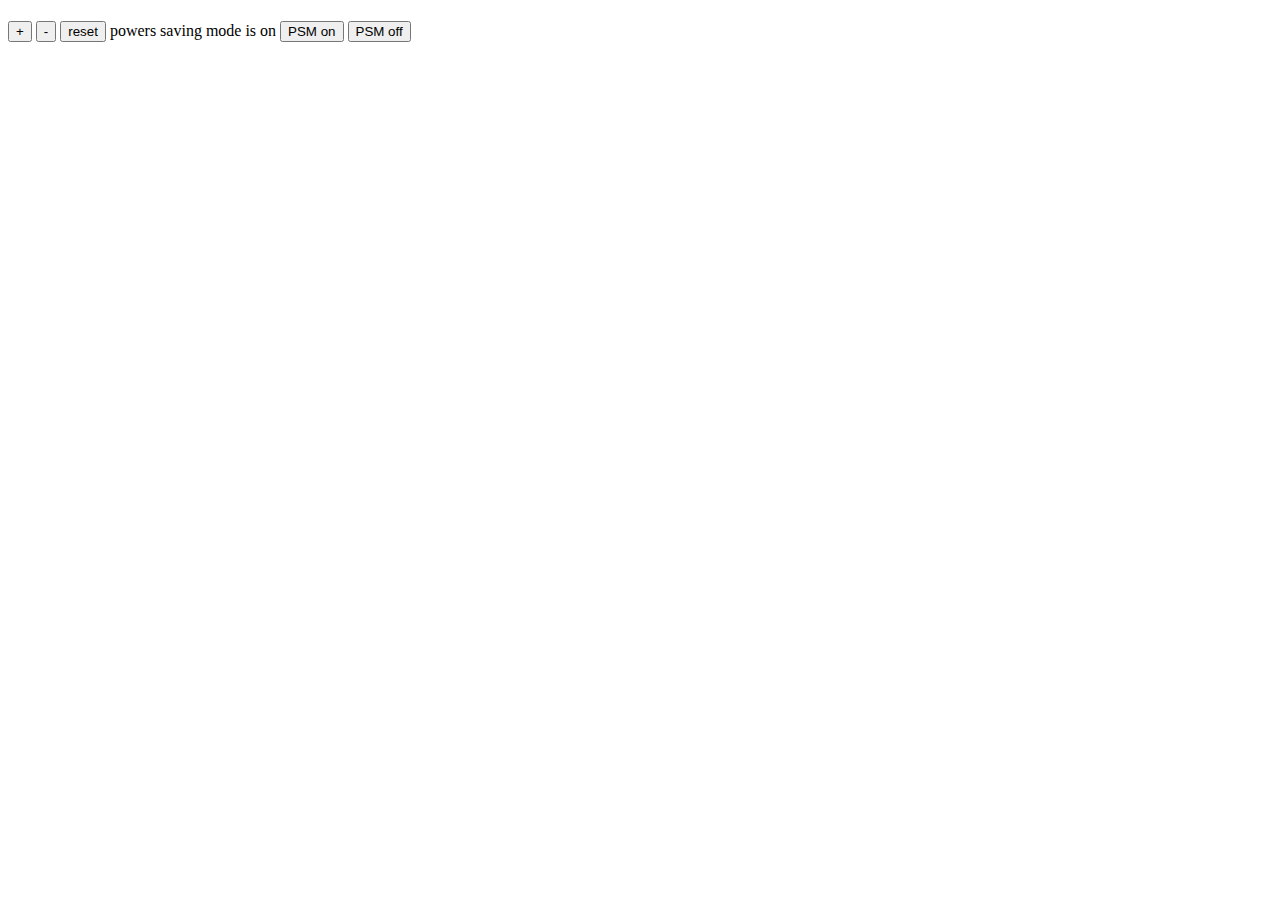
==== index.html @ 6bcb5336 "setup index.html for Thermostat" ====
<!DOCTYPE html>
<html lang="en" dir="ltr">
  <head>
    <meta charset="utf-8">
    <title>Thermostat</title>
  </head>
  <body>
    <section>
      <h1 id="temperature"> </h1>
      <p>
         <button id ="temperature-up">+</button>
         <button id ="temperature-down">-</button>
         <button id ="temperature-reset">reset</button>
         powers saving mode is <span id="power-saving-status">on</span>
         <button id ="powersaving-on">PSM on</button>
         <button id ="powersaving-off">PSM off</button>
      </p>
    </section>
    <script  type="text/javascript"  src="src/thermostat.js"></script>
  </body>
</html>
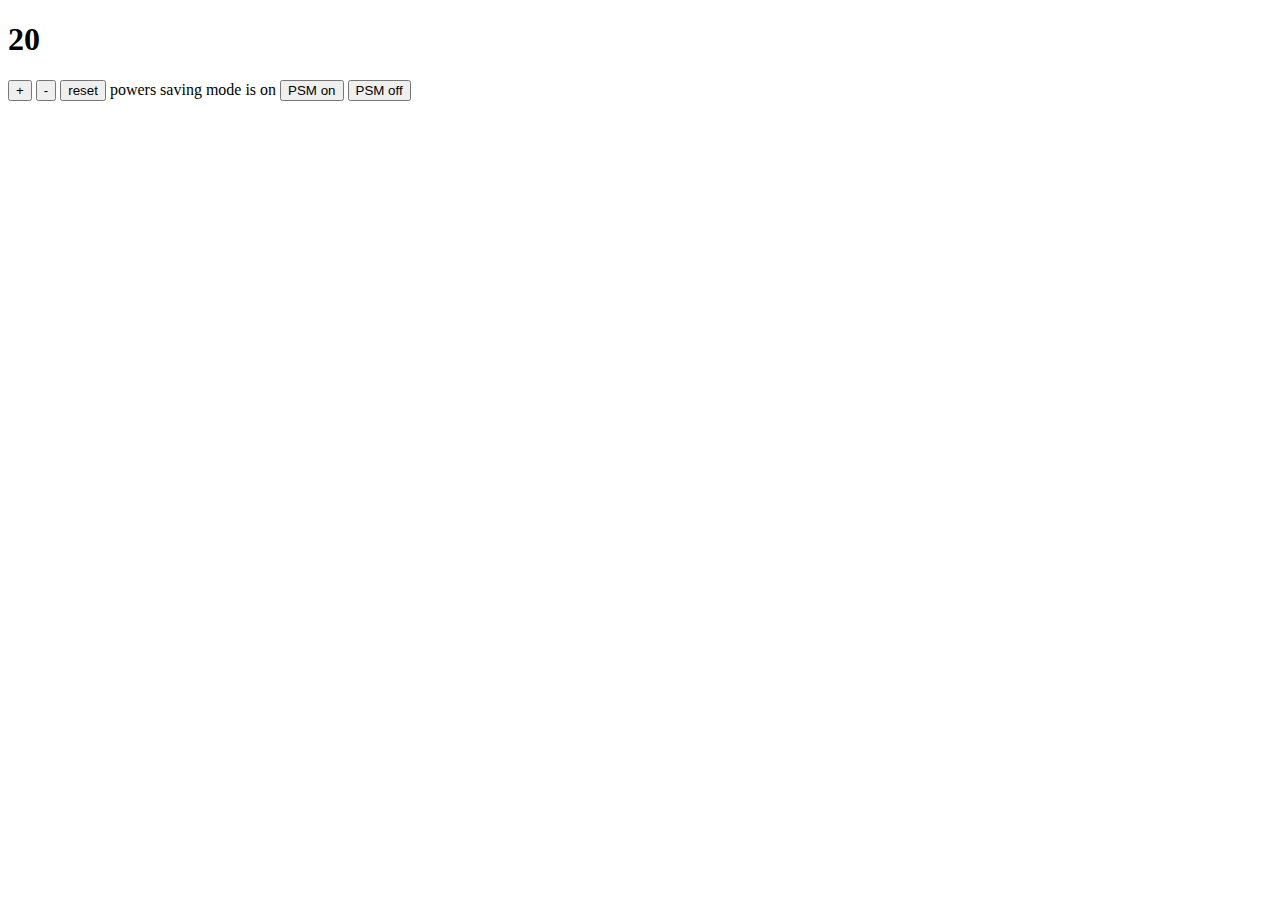
==== commit 7d32a558: "added jquery to thermostat" ====
--- a/index.html
+++ b/index.html
@@ -1,6 +1,7 @@
 <!DOCTYPE html>
 <html lang="en" dir="ltr">
   <head>
+    <link rel="stylesheet" href="css/thermostat.css">
     <meta charset="utf-8">
     <title>Thermostat</title>
   </head>
@@ -16,6 +17,8 @@
          <button id ="powersaving-off">PSM off</button>
       </p>
     </section>
+    <script src="https://code.jquery.com/jquery-2.1.4.min.js"></script>
     <script  type="text/javascript"  src="src/thermostat.js"></script>
+    <script  type="text/javascript"  src="src/interface.js"></script>
   </body>
 </html>
--- a/css/thermostat.css
+++ b/css/thermostat.css
@@ -0,0 +1,11 @@
+.low-usage {
+  color: green;
+}
+
+.medium-usage {
+  color: black;
+}
+
+.high-usage {
+  color: red;
+}
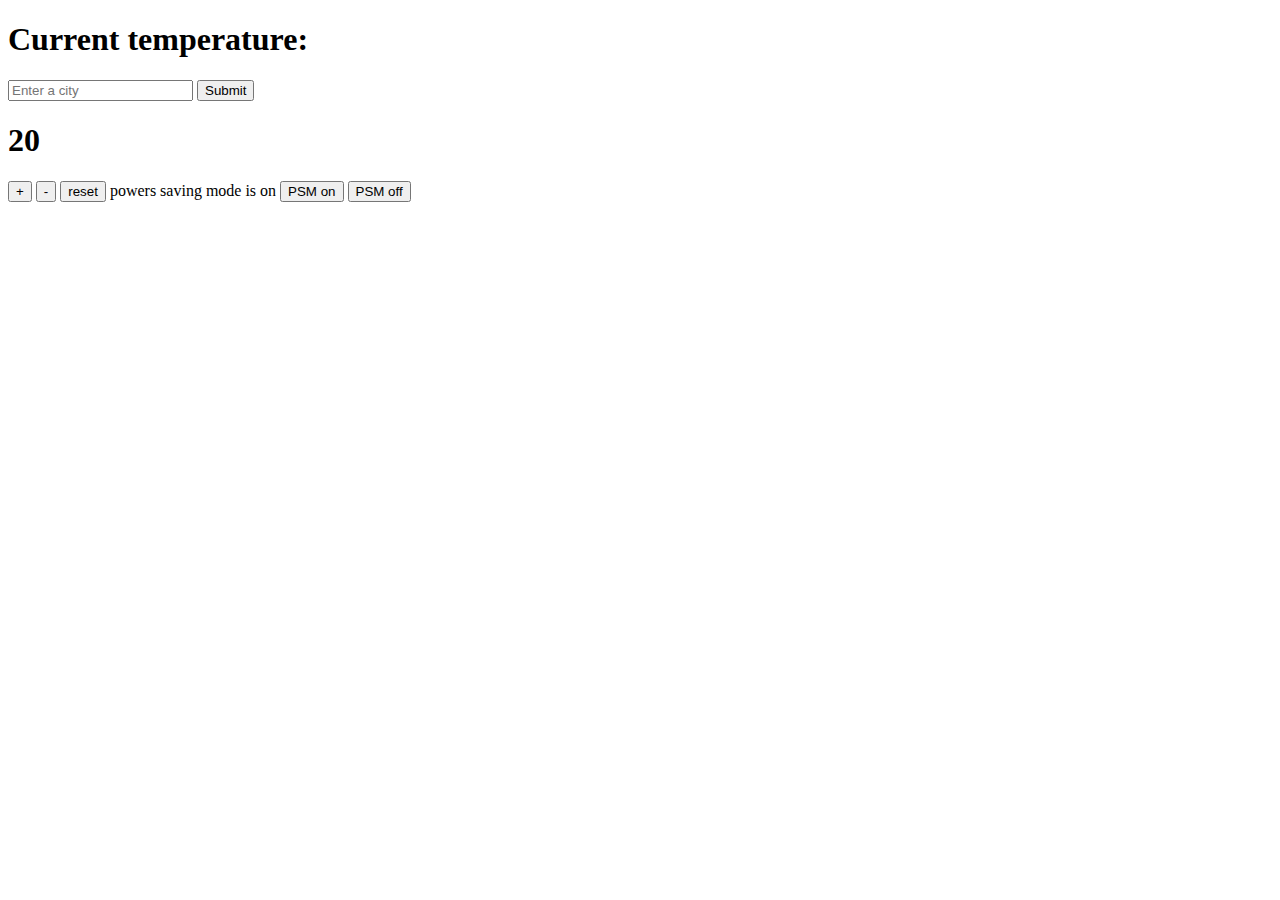
==== commit 74df4a01: "Added weather checker" ====
--- a/index.html
+++ b/index.html
@@ -6,6 +6,21 @@
     <title>Thermostat</title>
   </head>
   <body>
+
+    <section>
+      <h1>Current temperature: <span id="current-temperature"></span></h1>
+<!--       <select id="current-city-select">
+        <option value="london">London</option>
+        <option value="manchester">Manchester</option>
+        <option value="paris">Paris</option>
+        <option value="tokyo">Tokyo</option>
+      </select> -->
+      <form id="select-city">
+        <input id="current-city" type="text" placeholder="Enter a city"></input>
+        <input type="submit">
+      </form>
+    </section>
+
     <section>
       <h1 id="temperature"> </h1>
       <p>
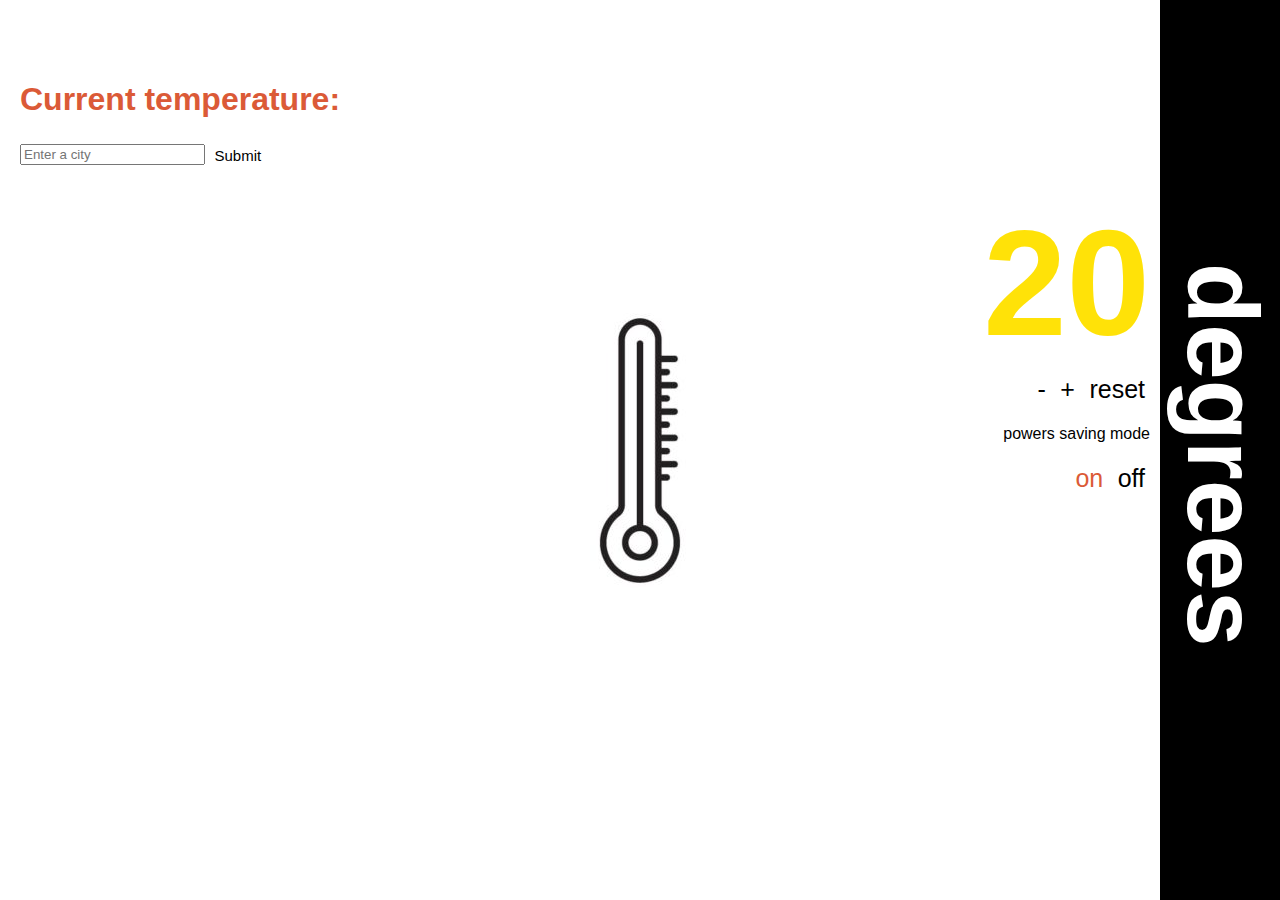
==== commit 69ae47cc: "CSS finished" ====
--- a/index.html
+++ b/index.html
@@ -6,34 +6,41 @@
     <title>Thermostat</title>
   </head>
   <body>
-
-    <section>
-      <h1>Current temperature: <span id="current-temperature"></span></h1>
-<!--       <select id="current-city-select">
-        <option value="london">London</option>
-        <option value="manchester">Manchester</option>
-        <option value="paris">Paris</option>
-        <option value="tokyo">Tokyo</option>
-      </select> -->
-      <form id="select-city">
-        <input id="current-city" type="text" placeholder="Enter a city"></input>
-        <input type="submit">
-      </form>
-    </section>
-
-    <section>
-      <h1 id="temperature"> </h1>
-      <p>
-         <button id ="temperature-up">+</button>
-         <button id ="temperature-down">-</button>
-         <button id ="temperature-reset">reset</button>
-         powers saving mode is <span id="power-saving-status">on</span>
-         <button id ="powersaving-on">PSM on</button>
-         <button id ="powersaving-off">PSM off</button>
-      </p>
-    </section>
-    <script src="https://code.jquery.com/jquery-2.1.4.min.js"></script>
-    <script  type="text/javascript"  src="src/thermostat.js"></script>
-    <script  type="text/javascript"  src="src/interface.js"></script>
-  </body>
+    <div id="left">
+      <div id="location"></div>
+        <section id="location_inner">
+          <h1>Current temperature: <span id="current-temperature"></span></h1>
+    <!--       <select id="current-city-select">
+            <option value="london">London</option>
+            <option value="manchester">Manchester</option>
+            <option value="paris">Paris</option>
+            <option value="tokyo">Tokyo</option>
+          </select> -->
+          <form id="select-city">
+            <input id="current-city" type="text" placeholder="Enter a city"></input>
+            <input class="button2" type="submit">
+          </form>
+        </section>
+      <div id="temperature_div">
+        <section id="tempInner">
+          <h1 id="temperature" class="medium-use"></h1>
+            <button class="button" id ="temperature-down">-</button>
+            <button class="button" id ="temperature-up">+</button>
+            <button class="button" id ="temperature-reset">reset</button>
+            <div id="power"></div><p>powers saving mode</p>
+            <button class="button" id ="powersaving-on">on</button>
+            <button class="button" id ="powersaving-off">off</button>
+        </section>
+      </div>
+    </div>
+  </div> 
+  <aside id="right">
+    <div id="test">
+      <h1 id="degrees">degrees</h1>
+    </div>
+  </aside>
+  <script src="https://code.jquery.com/jquery-2.1.4.min.js"></script>
+  <script  type="text/javascript"  src="src/thermostat.js"></script>
+  <script  type="text/javascript"  src="src/interface.js"></script>
+</body>
 </html>
--- a/css/thermostat.css
+++ b/css/thermostat.css
@@ -1,11 +1,123 @@
-.low-usage {
-  color: green;
+body {
+	margin:0px;
+	height: 100%;
+	font-family: Helvetica, Arial;
+
 }
 
-.medium-usage {
-  color: black;
+#left {
+	width:calc(100vw - 120px);
+	height:100vh;
+	float:left;
 }
 
-.high-usage {
-  color: red;
+#right {
+	width:120px;
+	background: black;
+	float: left;
+	height:100vh;
 }
+
+#location{
+	width:100%;
+	padding:20px;
+}
+
+#temperature_div{
+	width:100%;
+	text-align: right;
+
+}
+
+.button{
+	background:none;
+    border:none;
+    margin:0;
+    padding:5px;
+    cursor: pointer;
+    font-size: 25px;
+}
+
+.low-usage{
+	font-size: 150px;
+	margin: 0px;
+	color: #81c951;
+}
+
+.medium-usage{
+	font-size: 150px;
+	margin: 0px;
+	color: #ffe208;
+
+}
+
+.high-usage{
+	font-size: 150px;
+	margin: 0px;
+	color: #db5a37;
+}
+
+.button2{
+	background:none;
+    border:none;
+    margin:0;
+    padding:5px;
+    cursor: pointer;
+    font-size: 15px;
+    position: relative;
+    top:2px
+}
+
+#powersaving-on{
+	color:#db5a37;
+}
+
+button:focus{
+	outline:none;
+}
+
+input:focus{
+	outline:none;
+}
+
+
+#tempInner{
+	padding:10px;
+}
+
+#location_inner{
+	padding:20px;
+	color: #db5a37;
+}
+
+#current-city:focus{
+	outline:none;
+}
+
+aside{
+	filter: flipv() fliph(); 
+	writing-mode: tb-rl;
+	height:100%;
+}
+
+aside h1{
+	color:white;
+	padding:0px;
+	padding-top:10px;
+	margin:0px;
+	height:100%;
+	width:100%;
+	font-size: 100px;
+	text-align: center;
+	box-sizing: border-box;
+}
+
+#test{
+	width:100%;
+}
+
+@media screen and (min-width: 900px) {
+	body{
+		background: url('../images/thermometer.jpg') no-repeat fixed center; 
+	}
+}
